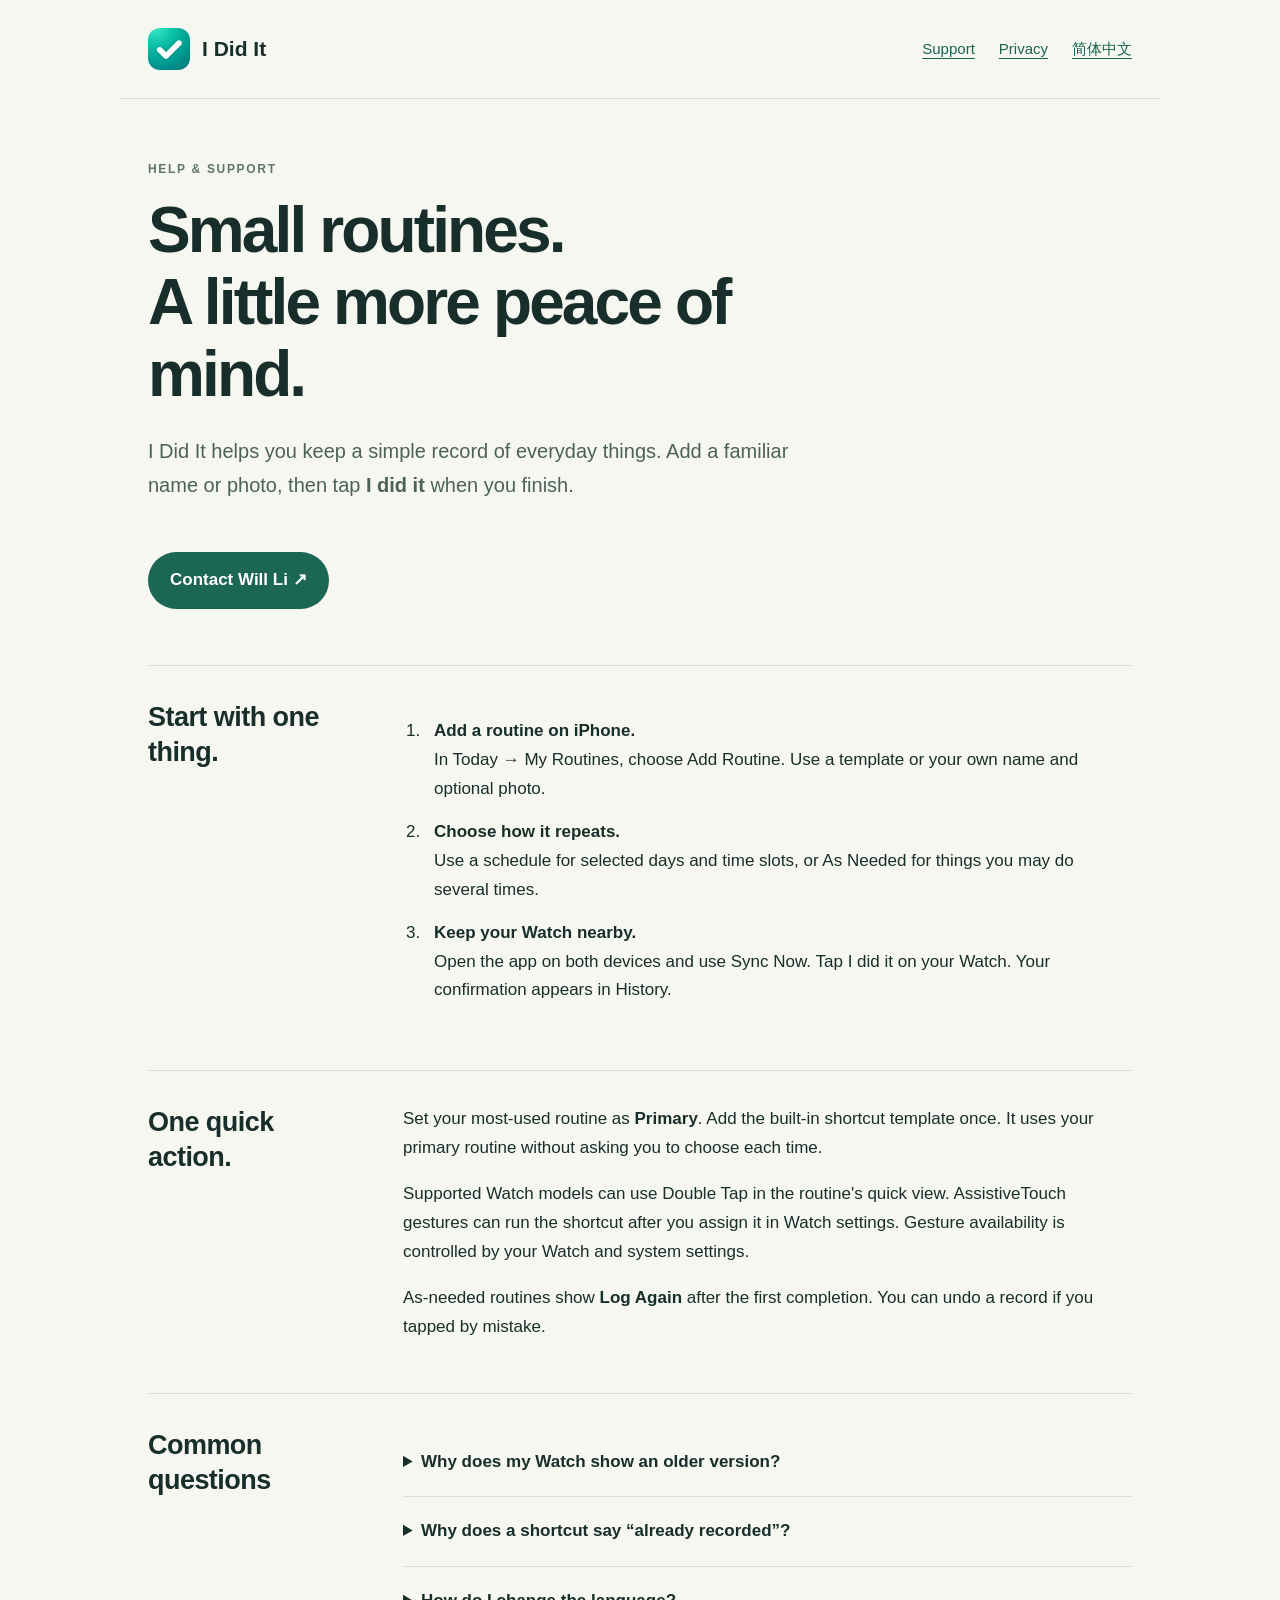
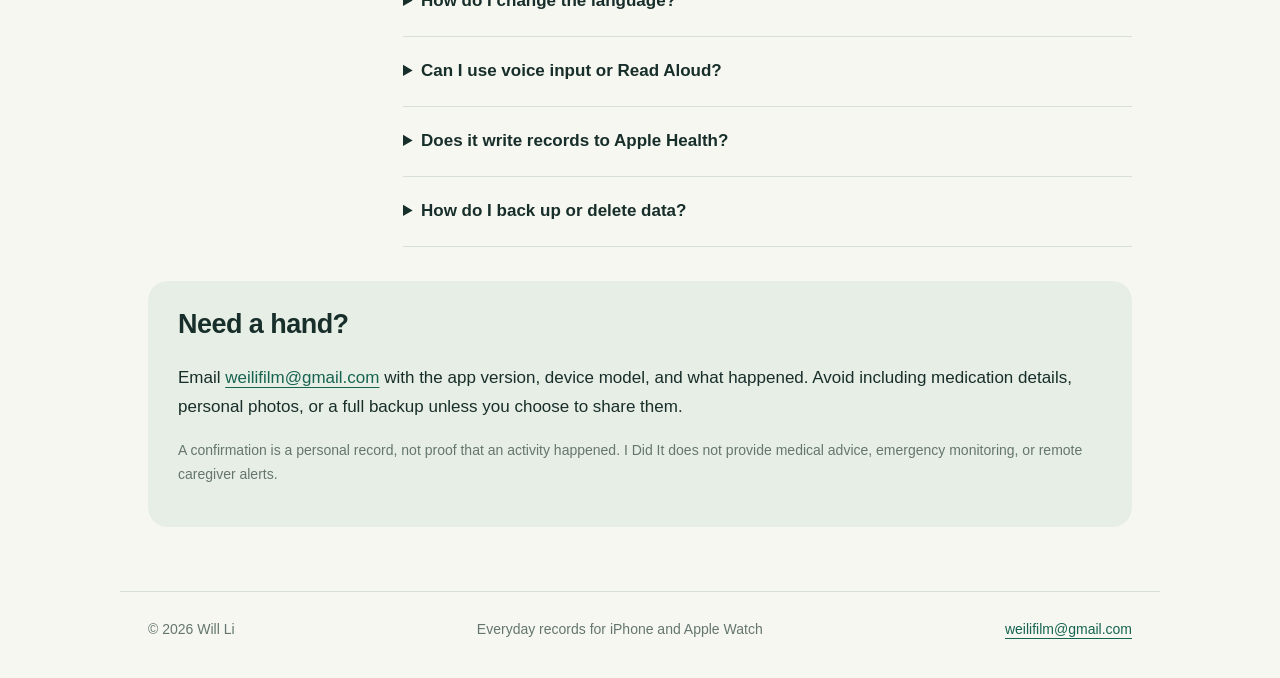
==== docs/index.html @ ad45c6df "Publish bilingual I Did It support and privacy pages" ====
<!doctype html><html lang="en"><head><meta charset="utf-8"><meta name="viewport" content="width=device-width,initial-scale=1"><meta name="description" content="Support — I Did It / 记好 by Will Li"><title>Support · I Did It</title><link rel="icon" href="icon.png"><link rel="stylesheet" href="style.css"></head><body><header><a class="brand" href="index.html"><img src="icon.png" alt="">I Did It</a><nav aria-label="Main navigation"><a href="index.html">Support</a><a href="privacy.html">Privacy</a><a href="zh/index.html" lang="zh-Hans">简体中文</a></nav></header><main><div class="eyebrow">Help & Support</div><h1>Small routines.<br>A little more peace of mind.</h1><p class="intro">I Did It helps you keep a simple record of everyday things. Add a familiar name or photo, then tap <strong>I did it</strong> when you finish.</p><a class="contact" href="mailto:weilifilm@gmail.com">Contact Will Li ↗</a><section class="rule"><h2>Start with one thing.</h2><ol class="steps"><li><strong>Add a routine on iPhone.</strong>In Today → My Routines, choose Add Routine. Use a template or your own name and optional photo.</li><li><strong>Choose how it repeats.</strong>Use a schedule for selected days and time slots, or As Needed for things you may do several times.</li><li><strong>Keep your Watch nearby.</strong>Open the app on both devices and use Sync Now. Tap I did it on your Watch. Your confirmation appears in History.</li></ol></section><section class="rule"><h2>One quick action.</h2><div><p>Set your most-used routine as <strong>Primary</strong>. Add the built-in shortcut template once. It uses your primary routine without asking you to choose each time.</p><p>Supported Watch models can use Double Tap in the routine's quick view. AssistiveTouch gestures can run the shortcut after you assign it in Watch settings. Gesture availability is controlled by your Watch and system settings.</p><p>As-needed routines show <strong>Log Again</strong> after the first completion. You can undo a record if you tapped by mistake.</p></div></section><section class="rule"><h2>Common questions</h2><div><details><summary>Why does my Watch show an older version?</summary><p>Open I Did It on your iPhone and keep both devices nearby and unlocked. Allow time for the Watch app to update. Check Settings & Sync → Device Status on the Watch. A normal Watch restart may help. Export a backup before uninstalling or resetting anything.</p></details><details><summary>Why does a shortcut say “already recorded”?</summary><p>Scheduled routines are recorded once for each selected time slot. As-needed shortcuts suppress repeats within two minutes. Check the named routine and slot in the message and History. Device Status also shows the last 10 local primary-shortcut results.</p></details><details><summary>How do I change the language?</summary><p>The app supports English and Simplified Chinese and follows the device's app-language preference. Changing language keeps your own routine names and saved records unchanged.</p></details><details><summary>Can I use voice input or Read Aloud?</summary><p>On iPhone, Voice Log can suggest a routine name or completion; you review before saving. On-device recognition availability depends on the device and language. Read Aloud uses an installed system voice. Check device volume and the connected audio output if speech is silent.</p></details><details><summary>Does it write records to Apple Health?</summary><p>No. On supported iOS versions, you may allow read-only access to medication names to fill a routine note. Completion records stay in this app and are not written to Health.</p></details><details><summary>How do I back up or delete data?</summary><p>Use Settings → Backup & Restore on iPhone to export a file. Backups are not encrypted by the app. Erase All Data removes app records and syncs that deletion to the paired Watch. Delete exported files separately if you no longer want them.</p></details></div></section><aside class="soft"><h2>Need a hand?</h2><p>Email <a href="mailto:weilifilm@gmail.com">weilifilm@gmail.com</a> with the app version, device model, and what happened. Avoid including medication details, personal photos, or a full backup unless you choose to share them.</p><p class="meta">A confirmation is a personal record, not proof that an activity happened. I Did It does not provide medical advice, emergency monitoring, or remote caregiver alerts.</p></aside></main><footer><span>© 2026 Will Li</span><span>Everyday records for iPhone and Apple Watch</span><a href="mailto:weilifilm@gmail.com">weilifilm@gmail.com</a></footer></body></html>
---- docs/style.css ----
*{box-sizing:border-box}html{scroll-behavior:smooth}body{margin:0;background:#f6f7f1;color:#182e2a;font:17px/1.7 -apple-system,BlinkMacSystemFont,"Segoe UI",sans-serif}a{color:#166451;text-underline-offset:4px}a:hover{color:#0a3e30}a:focus-visible,summary:focus-visible{outline:3px solid #d3a847;outline-offset:5px}header,main,footer{max-width:1040px;margin:auto;padding:0 28px}header{display:flex;align-items:center;justify-content:space-between;gap:24px;padding-top:28px;padding-bottom:28px;border-bottom:1px solid #d7dfd7}.brand{display:flex;align-items:center;gap:12px;font-size:21px;font-weight:700;text-decoration:none;color:inherit}.brand img{width:42px;height:42px;border-radius:12px}nav{display:flex;flex-wrap:wrap;gap:24px;font-size:15px}main{padding-top:60px;padding-bottom:64px}.eyebrow{text-transform:uppercase;letter-spacing:.14em;font-size:12px;font-weight:700;color:#61756c}h1{font-size:clamp(38px,6vw,64px);line-height:1.12;letter-spacing:-.045em;max-width:730px;margin:16px 0 24px}h2{font-size:27px;line-height:1.3;letter-spacing:-.02em;margin-top:0}h3{font-size:19px;margin-bottom:8px}.intro{font-size:20px;color:#4c6259;max-width:690px}.contact{margin:30px 0 56px;display:inline-flex;align-items:center;gap:12px;background:#1c6654;color:white;padding:14px 22px;border-radius:999px;text-decoration:none;font-weight:600}.contact:hover{background:#154d40;color:white}.rule{display:grid;grid-template-columns:210px 1fr;gap:45px;border-top:1px solid #d7dfd7;padding:34px 0}.rule p:first-child{margin-top:0}.steps{padding-left:22px}.steps li{padding:0 0 14px 9px}.steps strong{display:block}.soft{background:#e7eee5;padding:26px 30px;border-radius:20px}.meta{color:#64766e;font-size:14px}details{border-bottom:1px solid #d7dfd7;padding:20px 0}summary{font-weight:600;cursor:pointer}details p{color:#4c6259}.prose{max-width:760px}.prose section{margin-top:34px}.prose h2{font-size:24px;margin-bottom:12px}.prose ul{padding-left:23px}.prose li{padding-bottom:8px}footer{border-top:1px solid #d7dfd7;padding-top:26px;padding-bottom:36px;display:flex;flex-wrap:wrap;justify-content:space-between;gap:18px;font-size:14px;color:#64766e}@media(max-width:640px){header{align-items:flex-start;padding:20px}header nav{gap:8px 16px;justify-content:flex-end;font-size:14px}header .brand{font-size:18px;white-space:nowrap}.brand img{width:34px;height:34px}main{padding:36px 22px}.rule{grid-template-columns:1fr;gap:8px;padding:28px 0}.intro{font-size:18px}h1{font-size:43px}.contact{font-size:16px;margin:22px 0 38px}.soft{padding:22px}footer{padding:24px 22px}}
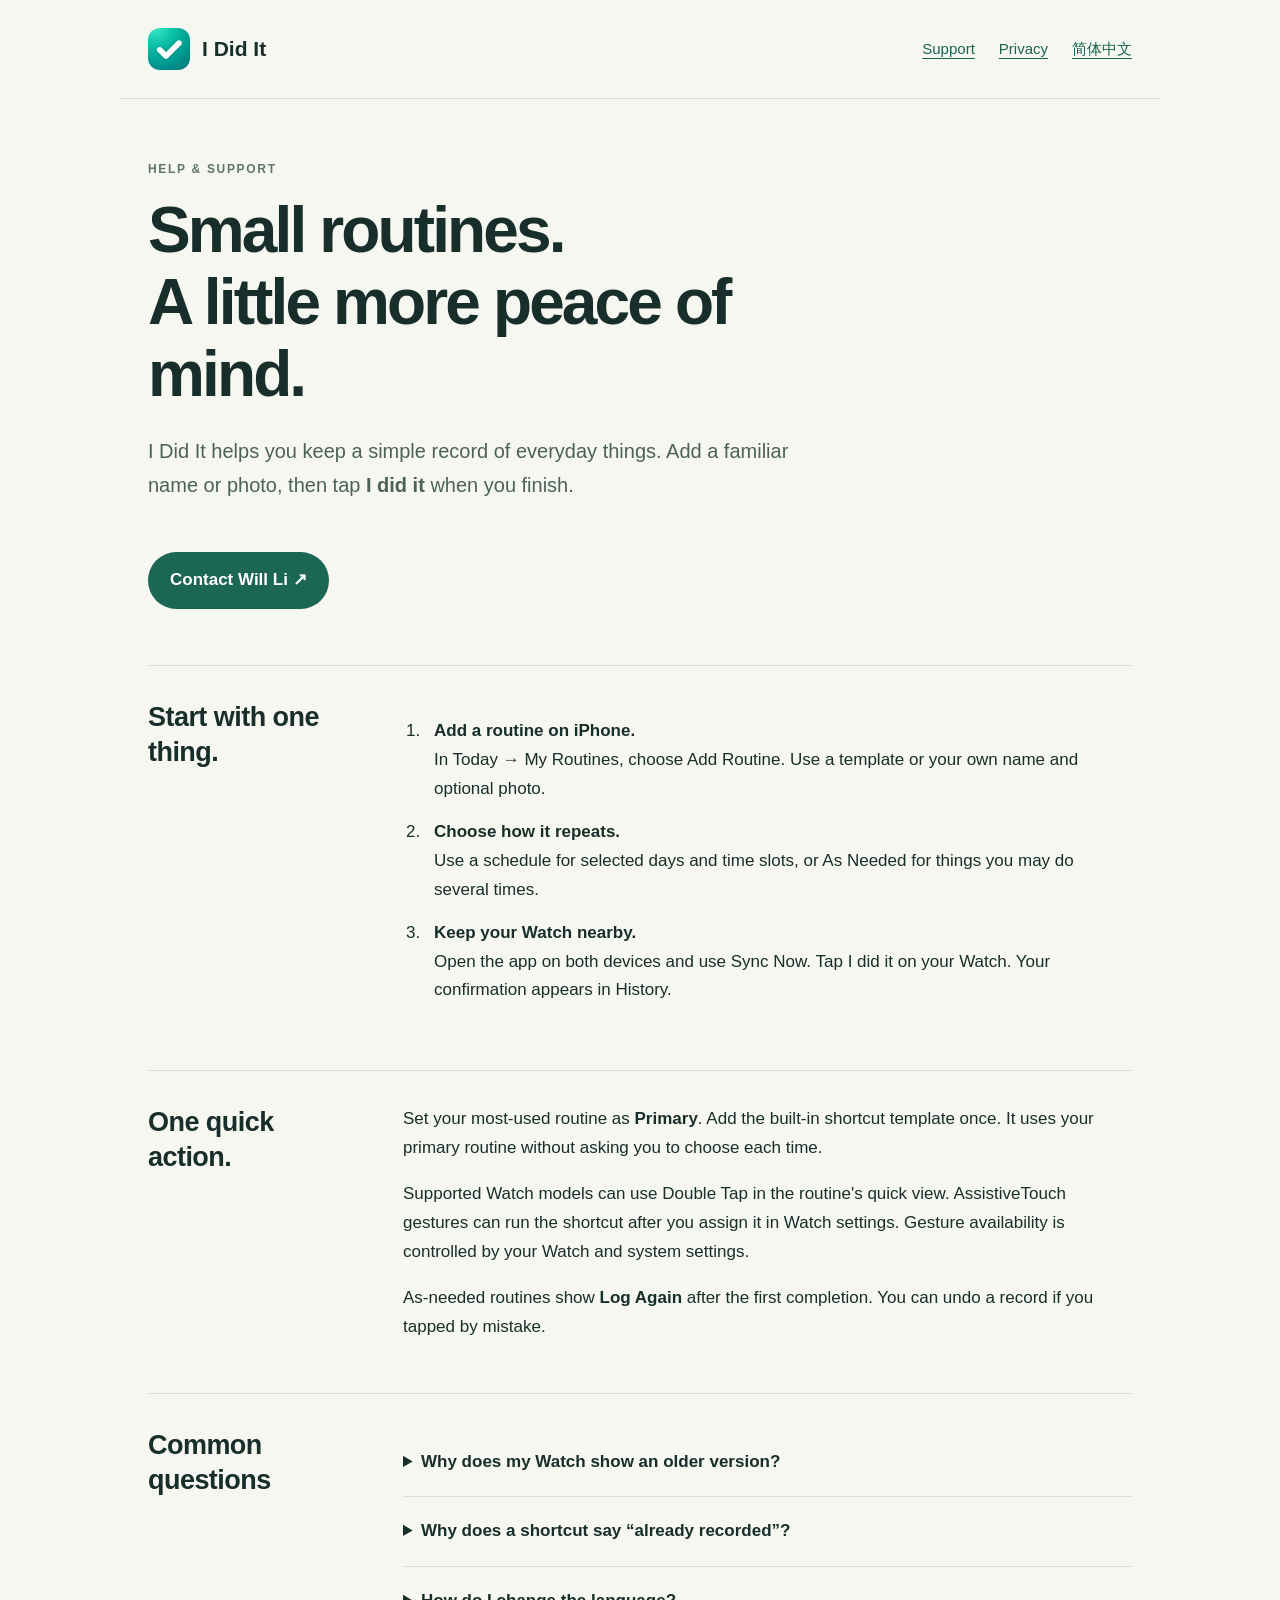
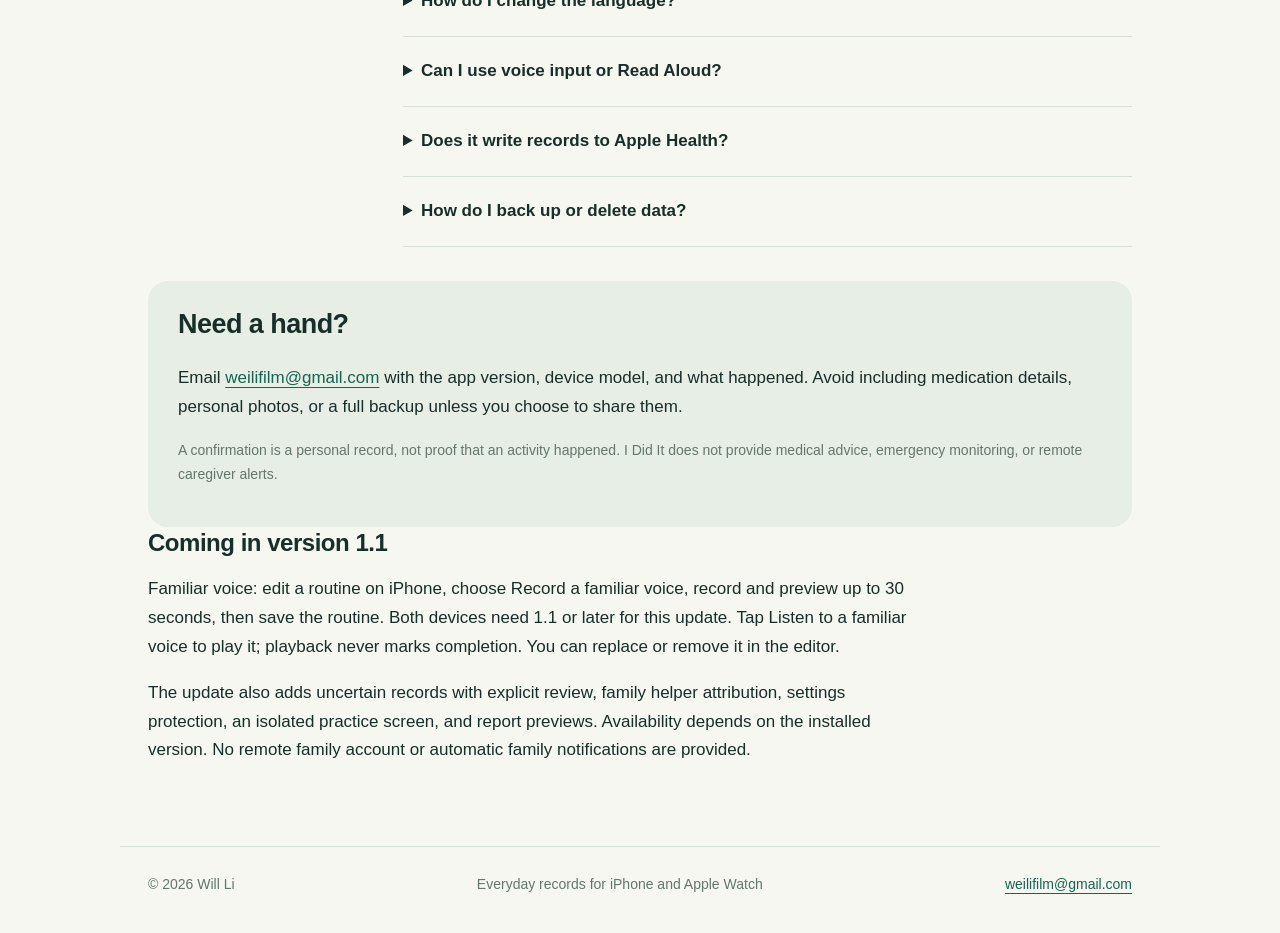
==== commit e9f0558e: "Document optional familiar voice clips and assisted logging privacy" ====
--- a/docs/index.html
+++ b/docs/index.html
@@ -1 +1 @@
-<!doctype html><html lang="en"><head><meta charset="utf-8"><meta name="viewport" content="width=device-width,initial-scale=1"><meta name="description" content="Support — I Did It / 记好 by Will Li"><title>Support · I Did It</title><link rel="icon" href="icon.png"><link rel="stylesheet" href="style.css"></head><body><header><a class="brand" href="index.html"><img src="icon.png" alt="">I Did It</a><nav aria-label="Main navigation"><a href="index.html">Support</a><a href="privacy.html">Privacy</a><a href="zh/index.html" lang="zh-Hans">简体中文</a></nav></header><main><div class="eyebrow">Help & Support</div><h1>Small routines.<br>A little more peace of mind.</h1><p class="intro">I Did It helps you keep a simple record of everyday things. Add a familiar name or photo, then tap <strong>I did it</strong> when you finish.</p><a class="contact" href="mailto:weilifilm@gmail.com">Contact Will Li ↗</a><section class="rule"><h2>Start with one thing.</h2><ol class="steps"><li><strong>Add a routine on iPhone.</strong>In Today → My Routines, choose Add Routine. Use a template or your own name and optional photo.</li><li><strong>Choose how it repeats.</strong>Use a schedule for selected days and time slots, or As Needed for things you may do several times.</li><li><strong>Keep your Watch nearby.</strong>Open the app on both devices and use Sync Now. Tap I did it on your Watch. Your confirmation appears in History.</li></ol></section><section class="rule"><h2>One quick action.</h2><div><p>Set your most-used routine as <strong>Primary</strong>. Add the built-in shortcut template once. It uses your primary routine without asking you to choose each time.</p><p>Supported Watch models can use Double Tap in the routine's quick view. AssistiveTouch gestures can run the shortcut after you assign it in Watch settings. Gesture availability is controlled by your Watch and system settings.</p><p>As-needed routines show <strong>Log Again</strong> after the first completion. You can undo a record if you tapped by mistake.</p></div></section><section class="rule"><h2>Common questions</h2><div><details><summary>Why does my Watch show an older version?</summary><p>Open I Did It on your iPhone and keep both devices nearby and unlocked. Allow time for the Watch app to update. Check Settings & Sync → Device Status on the Watch. A normal Watch restart may help. Export a backup before uninstalling or resetting anything.</p></details><details><summary>Why does a shortcut say “already recorded”?</summary><p>Scheduled routines are recorded once for each selected time slot. As-needed shortcuts suppress repeats within two minutes. Check the named routine and slot in the message and History. Device Status also shows the last 10 local primary-shortcut results.</p></details><details><summary>How do I change the language?</summary><p>The app supports English and Simplified Chinese and follows the device's app-language preference. Changing language keeps your own routine names and saved records unchanged.</p></details><details><summary>Can I use voice input or Read Aloud?</summary><p>On iPhone, Voice Log can suggest a routine name or completion; you review before saving. On-device recognition availability depends on the device and language. Read Aloud uses an installed system voice. Check device volume and the connected audio output if speech is silent.</p></details><details><summary>Does it write records to Apple Health?</summary><p>No. On supported iOS versions, you may allow read-only access to medication names to fill a routine note. Completion records stay in this app and are not written to Health.</p></details><details><summary>How do I back up or delete data?</summary><p>Use Settings → Backup & Restore on iPhone to export a file. Backups are not encrypted by the app. Erase All Data removes app records and syncs that deletion to the paired Watch. Delete exported files separately if you no longer want them.</p></details></div></section><aside class="soft"><h2>Need a hand?</h2><p>Email <a href="mailto:weilifilm@gmail.com">weilifilm@gmail.com</a> with the app version, device model, and what happened. Avoid including medication details, personal photos, or a full backup unless you choose to share them.</p><p class="meta">A confirmation is a personal record, not proof that an activity happened. I Did It does not provide medical advice, emergency monitoring, or remote caregiver alerts.</p></aside></main><footer><span>© 2026 Will Li</span><span>Everyday records for iPhone and Apple Watch</span><a href="mailto:weilifilm@gmail.com">weilifilm@gmail.com</a></footer></body></html>+<!doctype html><html lang="en"><head><meta charset="utf-8"><meta name="viewport" content="width=device-width,initial-scale=1"><meta name="description" content="Support — I Did It / 记好 by Will Li"><title>Support · I Did It</title><link rel="icon" href="icon.png"><link rel="stylesheet" href="style.css"></head><body><header><a class="brand" href="index.html"><img src="icon.png" alt="">I Did It</a><nav aria-label="Main navigation"><a href="index.html">Support</a><a href="privacy.html">Privacy</a><a href="zh/index.html" lang="zh-Hans">简体中文</a></nav></header><main><div class="eyebrow">Help & Support</div><h1>Small routines.<br>A little more peace of mind.</h1><p class="intro">I Did It helps you keep a simple record of everyday things. Add a familiar name or photo, then tap <strong>I did it</strong> when you finish.</p><a class="contact" href="mailto:weilifilm@gmail.com">Contact Will Li ↗</a><section class="rule"><h2>Start with one thing.</h2><ol class="steps"><li><strong>Add a routine on iPhone.</strong>In Today → My Routines, choose Add Routine. Use a template or your own name and optional photo.</li><li><strong>Choose how it repeats.</strong>Use a schedule for selected days and time slots, or As Needed for things you may do several times.</li><li><strong>Keep your Watch nearby.</strong>Open the app on both devices and use Sync Now. Tap I did it on your Watch. Your confirmation appears in History.</li></ol></section><section class="rule"><h2>One quick action.</h2><div><p>Set your most-used routine as <strong>Primary</strong>. Add the built-in shortcut template once. It uses your primary routine without asking you to choose each time.</p><p>Supported Watch models can use Double Tap in the routine's quick view. AssistiveTouch gestures can run the shortcut after you assign it in Watch settings. Gesture availability is controlled by your Watch and system settings.</p><p>As-needed routines show <strong>Log Again</strong> after the first completion. You can undo a record if you tapped by mistake.</p></div></section><section class="rule"><h2>Common questions</h2><div><details><summary>Why does my Watch show an older version?</summary><p>Open I Did It on your iPhone and keep both devices nearby and unlocked. Allow time for the Watch app to update. Check Settings & Sync → Device Status on the Watch. A normal Watch restart may help. Export a backup before uninstalling or resetting anything.</p></details><details><summary>Why does a shortcut say “already recorded”?</summary><p>Scheduled routines are recorded once for each selected time slot. As-needed shortcuts suppress repeats within two minutes. Check the named routine and slot in the message and History. Device Status also shows the last 10 local primary-shortcut results.</p></details><details><summary>How do I change the language?</summary><p>The app supports English and Simplified Chinese and follows the device's app-language preference. Changing language keeps your own routine names and saved records unchanged.</p></details><details><summary>Can I use voice input or Read Aloud?</summary><p>On iPhone, Voice Log can suggest a routine name or completion; you review before saving. On-device recognition availability depends on the device and language. Read Aloud uses an installed system voice. Check device volume and the connected audio output if speech is silent.</p></details><details><summary>Does it write records to Apple Health?</summary><p>No. On supported iOS versions, you may allow read-only access to medication names to fill a routine note. Completion records stay in this app and are not written to Health.</p></details><details><summary>How do I back up or delete data?</summary><p>Use Settings → Backup & Restore on iPhone to export a file. Backups are not encrypted by the app. Erase All Data removes app records and syncs that deletion to the paired Watch. Delete exported files separately if you no longer want them.</p></details></div></section><aside class="soft"><h2>Need a hand?</h2><p>Email <a href="mailto:weilifilm@gmail.com">weilifilm@gmail.com</a> with the app version, device model, and what happened. Avoid including medication details, personal photos, or a full backup unless you choose to share them.</p><p class="meta">A confirmation is a personal record, not proof that an activity happened. I Did It does not provide medical advice, emergency monitoring, or remote caregiver alerts.</p></aside><section class="prose"><h2>Coming in version 1.1</h2><p>Familiar voice: edit a routine on iPhone, choose Record a familiar voice, record and preview up to 30 seconds, then save the routine. Both devices need 1.1 or later for this update. Tap Listen to a familiar voice to play it; playback never marks completion. You can replace or remove it in the editor.</p><p>The update also adds uncertain records with explicit review, family helper attribution, settings protection, an isolated practice screen, and report previews. Availability depends on the installed version. No remote family account or automatic family notifications are provided.</p></section></main><footer><span>© 2026 Will Li</span><span>Everyday records for iPhone and Apple Watch</span><a href="mailto:weilifilm@gmail.com">weilifilm@gmail.com</a></footer></body></html>
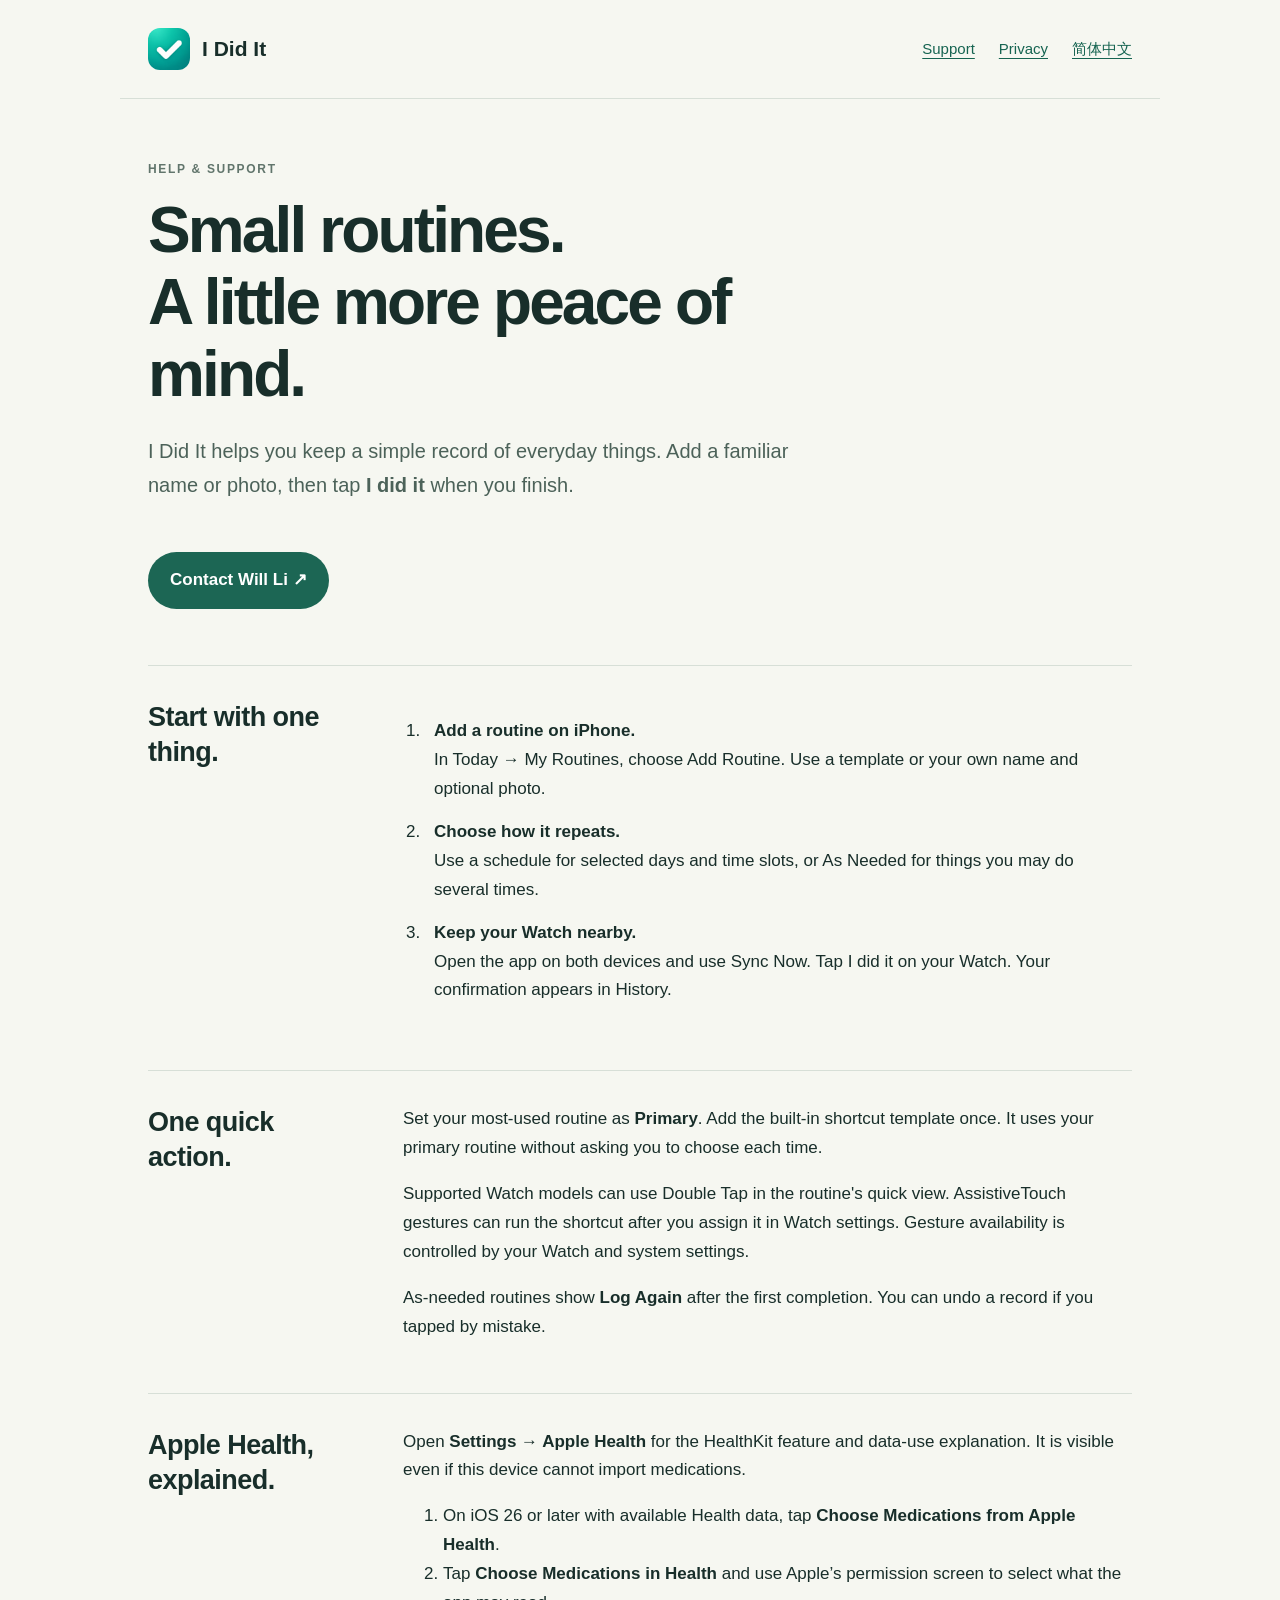
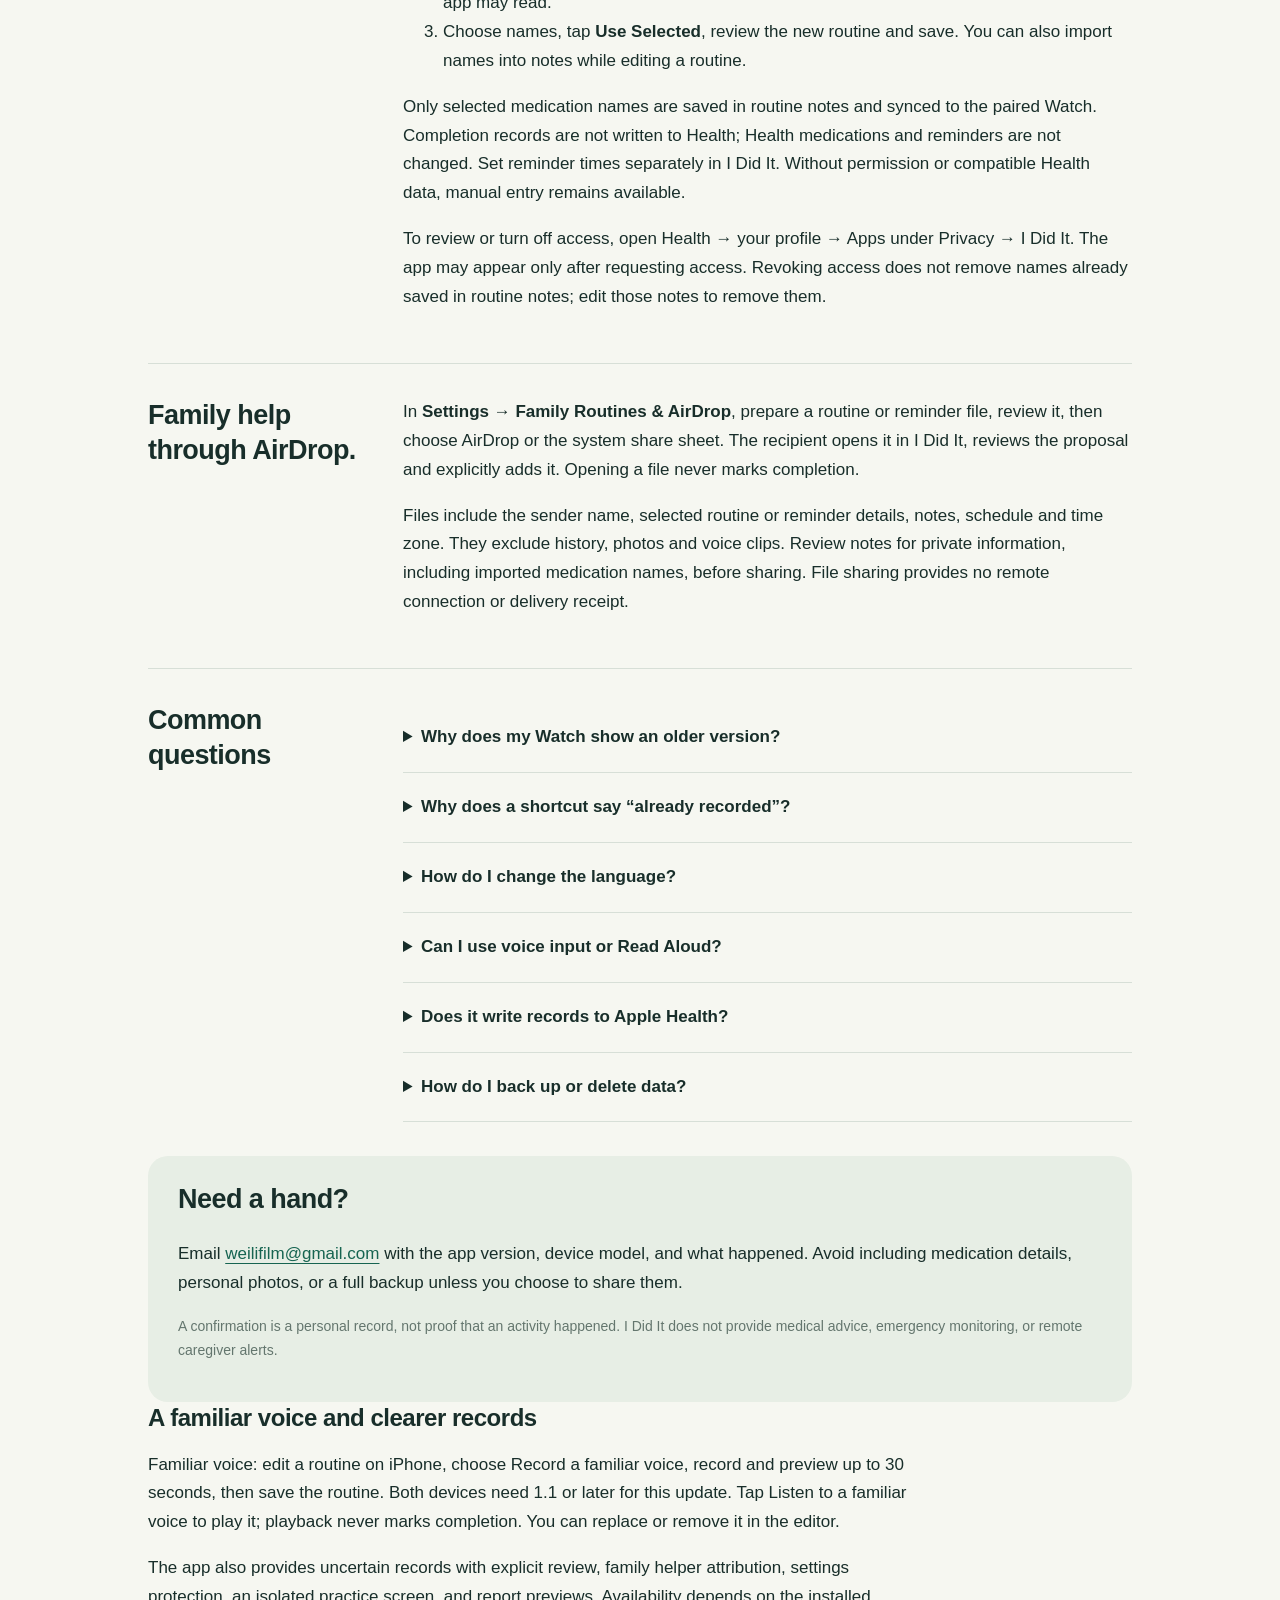
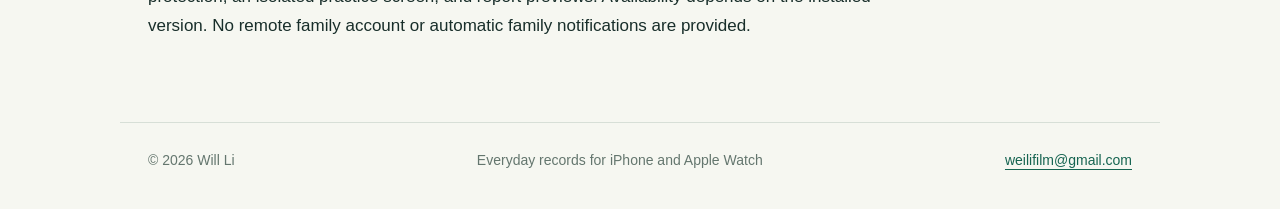
==== commit 977ec44e: "Explain HealthKit import and stable AirDrop sharing" ====
--- a/docs/index.html
+++ b/docs/index.html
@@ -1 +1 @@
-<!doctype html><html lang="en"><head><meta charset="utf-8"><meta name="viewport" content="width=device-width,initial-scale=1"><meta name="description" content="Support — I Did It / 记好 by Will Li"><title>Support · I Did It</title><link rel="icon" href="icon.png"><link rel="stylesheet" href="style.css"></head><body><header><a class="brand" href="index.html"><img src="icon.png" alt="">I Did It</a><nav aria-label="Main navigation"><a href="index.html">Support</a><a href="privacy.html">Privacy</a><a href="zh/index.html" lang="zh-Hans">简体中文</a></nav></header><main><div class="eyebrow">Help & Support</div><h1>Small routines.<br>A little more peace of mind.</h1><p class="intro">I Did It helps you keep a simple record of everyday things. Add a familiar name or photo, then tap <strong>I did it</strong> when you finish.</p><a class="contact" href="mailto:weilifilm@gmail.com">Contact Will Li ↗</a><section class="rule"><h2>Start with one thing.</h2><ol class="steps"><li><strong>Add a routine on iPhone.</strong>In Today → My Routines, choose Add Routine. Use a template or your own name and optional photo.</li><li><strong>Choose how it repeats.</strong>Use a schedule for selected days and time slots, or As Needed for things you may do several times.</li><li><strong>Keep your Watch nearby.</strong>Open the app on both devices and use Sync Now. Tap I did it on your Watch. Your confirmation appears in History.</li></ol></section><section class="rule"><h2>One quick action.</h2><div><p>Set your most-used routine as <strong>Primary</strong>. Add the built-in shortcut template once. It uses your primary routine without asking you to choose each time.</p><p>Supported Watch models can use Double Tap in the routine's quick view. AssistiveTouch gestures can run the shortcut after you assign it in Watch settings. Gesture availability is controlled by your Watch and system settings.</p><p>As-needed routines show <strong>Log Again</strong> after the first completion. You can undo a record if you tapped by mistake.</p></div></section><section class="rule"><h2>Common questions</h2><div><details><summary>Why does my Watch show an older version?</summary><p>Open I Did It on your iPhone and keep both devices nearby and unlocked. Allow time for the Watch app to update. Check Settings & Sync → Device Status on the Watch. A normal Watch restart may help. Export a backup before uninstalling or resetting anything.</p></details><details><summary>Why does a shortcut say “already recorded”?</summary><p>Scheduled routines are recorded once for each selected time slot. As-needed shortcuts suppress repeats within two minutes. Check the named routine and slot in the message and History. Device Status also shows the last 10 local primary-shortcut results.</p></details><details><summary>How do I change the language?</summary><p>The app supports English and Simplified Chinese and follows the device's app-language preference. Changing language keeps your own routine names and saved records unchanged.</p></details><details><summary>Can I use voice input or Read Aloud?</summary><p>On iPhone, Voice Log can suggest a routine name or completion; you review before saving. On-device recognition availability depends on the device and language. Read Aloud uses an installed system voice. Check device volume and the connected audio output if speech is silent.</p></details><details><summary>Does it write records to Apple Health?</summary><p>No. On supported iOS versions, you may allow read-only access to medication names to fill a routine note. Completion records stay in this app and are not written to Health.</p></details><details><summary>How do I back up or delete data?</summary><p>Use Settings → Backup & Restore on iPhone to export a file. Backups are not encrypted by the app. Erase All Data removes app records and syncs that deletion to the paired Watch. Delete exported files separately if you no longer want them.</p></details></div></section><aside class="soft"><h2>Need a hand?</h2><p>Email <a href="mailto:weilifilm@gmail.com">weilifilm@gmail.com</a> with the app version, device model, and what happened. Avoid including medication details, personal photos, or a full backup unless you choose to share them.</p><p class="meta">A confirmation is a personal record, not proof that an activity happened. I Did It does not provide medical advice, emergency monitoring, or remote caregiver alerts.</p></aside><section class="prose"><h2>Coming in version 1.1</h2><p>Familiar voice: edit a routine on iPhone, choose Record a familiar voice, record and preview up to 30 seconds, then save the routine. Both devices need 1.1 or later for this update. Tap Listen to a familiar voice to play it; playback never marks completion. You can replace or remove it in the editor.</p><p>The update also adds uncertain records with explicit review, family helper attribution, settings protection, an isolated practice screen, and report previews. Availability depends on the installed version. No remote family account or automatic family notifications are provided.</p></section></main><footer><span>© 2026 Will Li</span><span>Everyday records for iPhone and Apple Watch</span><a href="mailto:weilifilm@gmail.com">weilifilm@gmail.com</a></footer></body></html>+<!doctype html><html lang="en"><head><meta charset="utf-8"><meta name="viewport" content="width=device-width,initial-scale=1"><meta name="description" content="Support — I Did It / 记好 by Will Li"><title>Support · I Did It</title><link rel="icon" href="icon.png"><link rel="stylesheet" href="style.css"></head><body><header><a class="brand" href="index.html"><img src="icon.png" alt="">I Did It</a><nav aria-label="Main navigation"><a href="index.html">Support</a><a href="privacy.html">Privacy</a><a href="zh/index.html" lang="zh-Hans">简体中文</a></nav></header><main><div class="eyebrow">Help & Support</div><h1>Small routines.<br>A little more peace of mind.</h1><p class="intro">I Did It helps you keep a simple record of everyday things. Add a familiar name or photo, then tap <strong>I did it</strong> when you finish.</p><a class="contact" href="mailto:weilifilm@gmail.com">Contact Will Li ↗</a><section class="rule"><h2>Start with one thing.</h2><ol class="steps"><li><strong>Add a routine on iPhone.</strong>In Today → My Routines, choose Add Routine. Use a template or your own name and optional photo.</li><li><strong>Choose how it repeats.</strong>Use a schedule for selected days and time slots, or As Needed for things you may do several times.</li><li><strong>Keep your Watch nearby.</strong>Open the app on both devices and use Sync Now. Tap I did it on your Watch. Your confirmation appears in History.</li></ol></section><section class="rule"><h2>One quick action.</h2><div><p>Set your most-used routine as <strong>Primary</strong>. Add the built-in shortcut template once. It uses your primary routine without asking you to choose each time.</p><p>Supported Watch models can use Double Tap in the routine's quick view. AssistiveTouch gestures can run the shortcut after you assign it in Watch settings. Gesture availability is controlled by your Watch and system settings.</p><p>As-needed routines show <strong>Log Again</strong> after the first completion. You can undo a record if you tapped by mistake.</p></div></section><section class="rule"><h2>Apple Health, explained.</h2><div><p>Open <strong>Settings → Apple Health</strong> for the HealthKit feature and data-use explanation. It is visible even if this device cannot import medications.</p><ol><li>On iOS 26 or later with available Health data, tap <strong>Choose Medications from Apple Health</strong>.</li><li>Tap <strong>Choose Medications in Health</strong> and use Apple’s permission screen to select what the app may read.</li><li>Choose names, tap <strong>Use Selected</strong>, review the new routine and save. You can also import names into notes while editing a routine.</li></ol><p>Only selected medication names are saved in routine notes and synced to the paired Watch. Completion records are not written to Health; Health medications and reminders are not changed. Set reminder times separately in I Did It. Without permission or compatible Health data, manual entry remains available.</p><p>To review or turn off access, open Health → your profile → Apps under Privacy → I Did It. The app may appear only after requesting access. Revoking access does not remove names already saved in routine notes; edit those notes to remove them.</p></div></section><section class="rule"><h2>Family help through AirDrop.</h2><div><p>In <strong>Settings → Family Routines &amp; AirDrop</strong>, prepare a routine or reminder file, review it, then choose AirDrop or the system share sheet. The recipient opens it in I Did It, reviews the proposal and explicitly adds it. Opening a file never marks completion.</p><p>Files include the sender name, selected routine or reminder details, notes, schedule and time zone. They exclude history, photos and voice clips. Review notes for private information, including imported medication names, before sharing. File sharing provides no remote connection or delivery receipt.</p></div></section><section class="rule"><h2>Common questions</h2><div><details><summary>Why does my Watch show an older version?</summary><p>Open I Did It on your iPhone and keep both devices nearby and unlocked. Allow time for the Watch app to update. Check Settings & Sync → Device Status on the Watch. A normal Watch restart may help. Export a backup before uninstalling or resetting anything.</p></details><details><summary>Why does a shortcut say “already recorded”?</summary><p>Scheduled routines are recorded once for each selected time slot. As-needed shortcuts suppress repeats within two minutes. Check the named routine and slot in the message and History. Device Status also shows the last 10 local primary-shortcut results.</p></details><details><summary>How do I change the language?</summary><p>Choose English, Simplified Chinese or System in Settings → Language on each device. Changing language keeps your own routine names and saved records unchanged.</p></details><details><summary>Can I use voice input or Read Aloud?</summary><p>On iPhone, Voice Log can suggest a routine name or completion; you review before saving. On-device recognition availability depends on the device and language. Read Aloud uses an installed system voice. Check device volume and the connected audio output if speech is silent.</p></details><details><summary>Does it write records to Apple Health?</summary><p>No. On supported iOS versions, you may allow read-only access to medication names to fill a routine note. Completion records stay in this app and are not written to Health.</p></details><details><summary>How do I back up or delete data?</summary><p>Use Settings → Backup & Restore on iPhone to export a file. Backups are not encrypted by the app. Erase All Data removes app records and syncs that deletion to the paired Watch. Delete exported files separately if you no longer want them.</p></details></div></section><aside class="soft"><h2>Need a hand?</h2><p>Email <a href="mailto:weilifilm@gmail.com">weilifilm@gmail.com</a> with the app version, device model, and what happened. Avoid including medication details, personal photos, or a full backup unless you choose to share them.</p><p class="meta">A confirmation is a personal record, not proof that an activity happened. I Did It does not provide medical advice, emergency monitoring, or remote caregiver alerts.</p></aside><section class="prose"><h2>A familiar voice and clearer records</h2><p>Familiar voice: edit a routine on iPhone, choose Record a familiar voice, record and preview up to 30 seconds, then save the routine. Both devices need 1.1 or later for this update. Tap Listen to a familiar voice to play it; playback never marks completion. You can replace or remove it in the editor.</p><p>The app also provides uncertain records with explicit review, family helper attribution, settings protection, an isolated practice screen, and report previews. Availability depends on the installed version. No remote family account or automatic family notifications are provided.</p></section></main><footer><span>© 2026 Will Li</span><span>Everyday records for iPhone and Apple Watch</span><a href="mailto:weilifilm@gmail.com">weilifilm@gmail.com</a></footer></body></html>
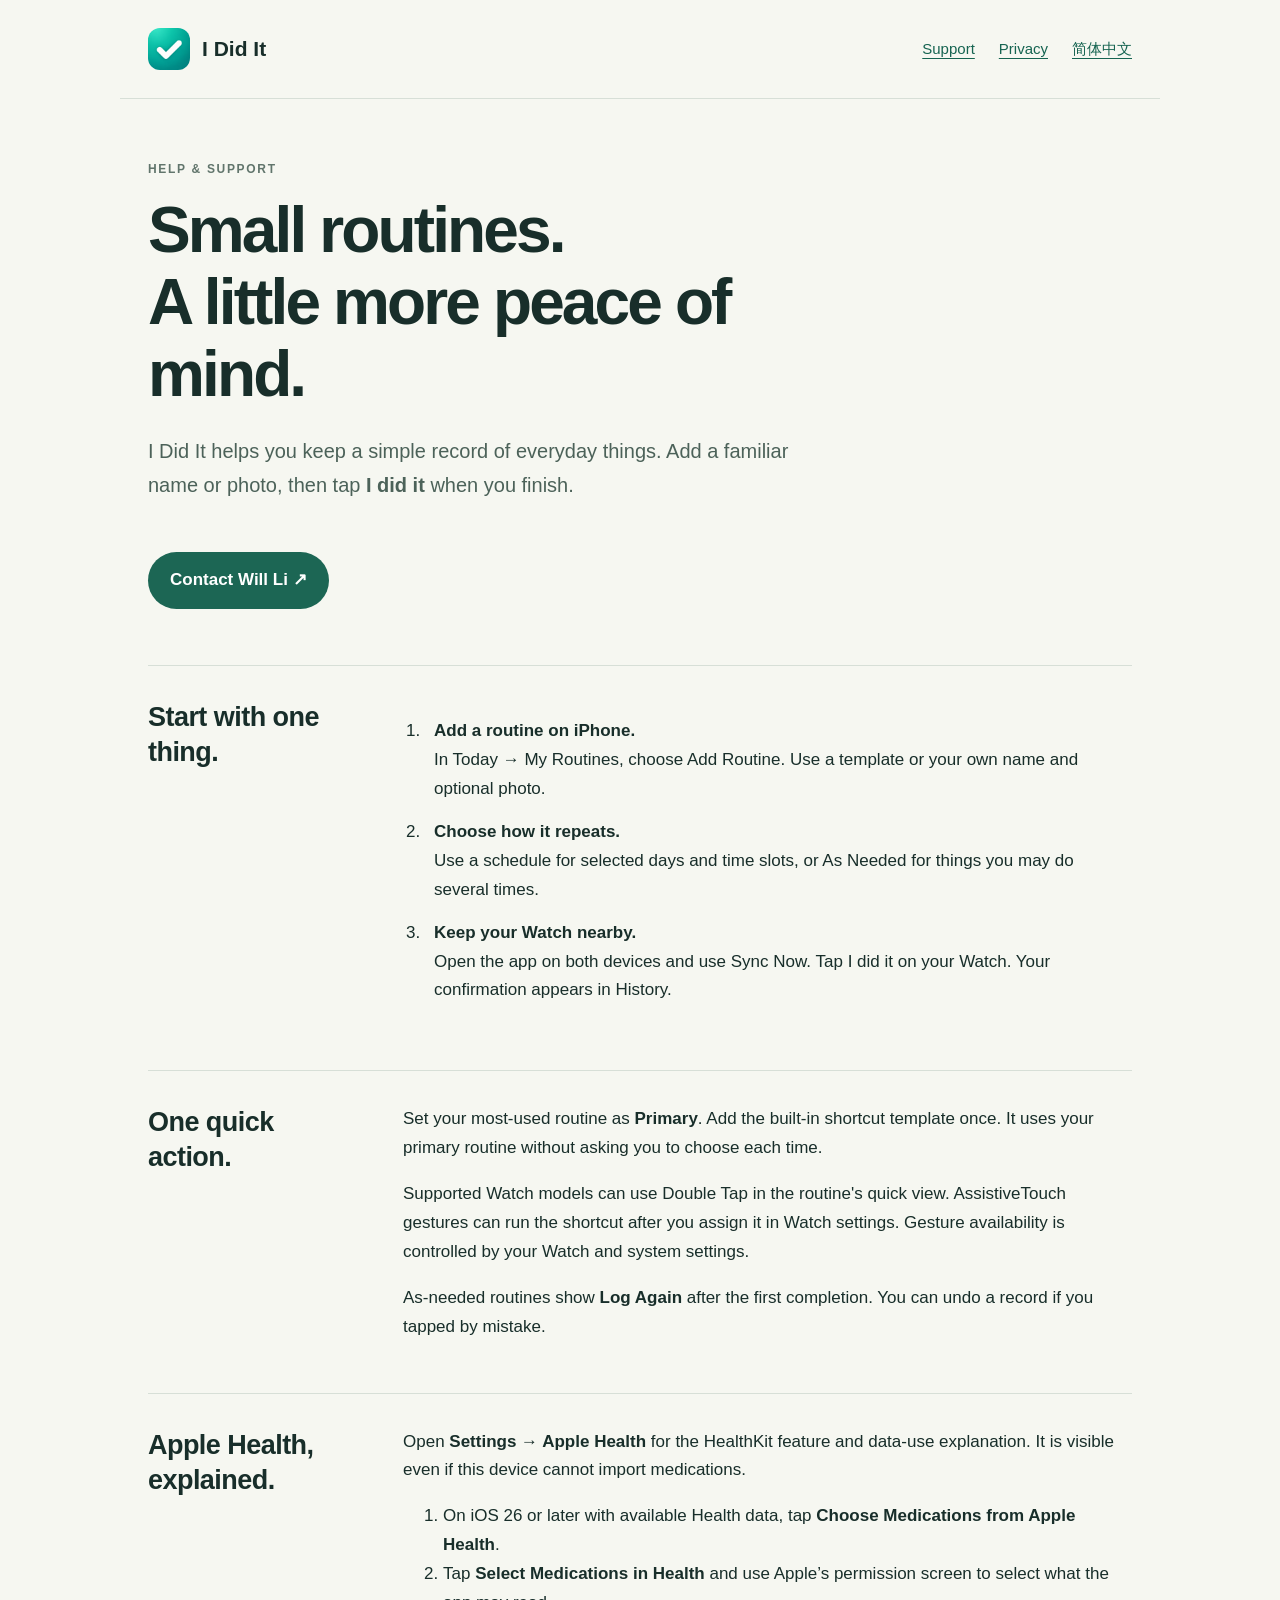
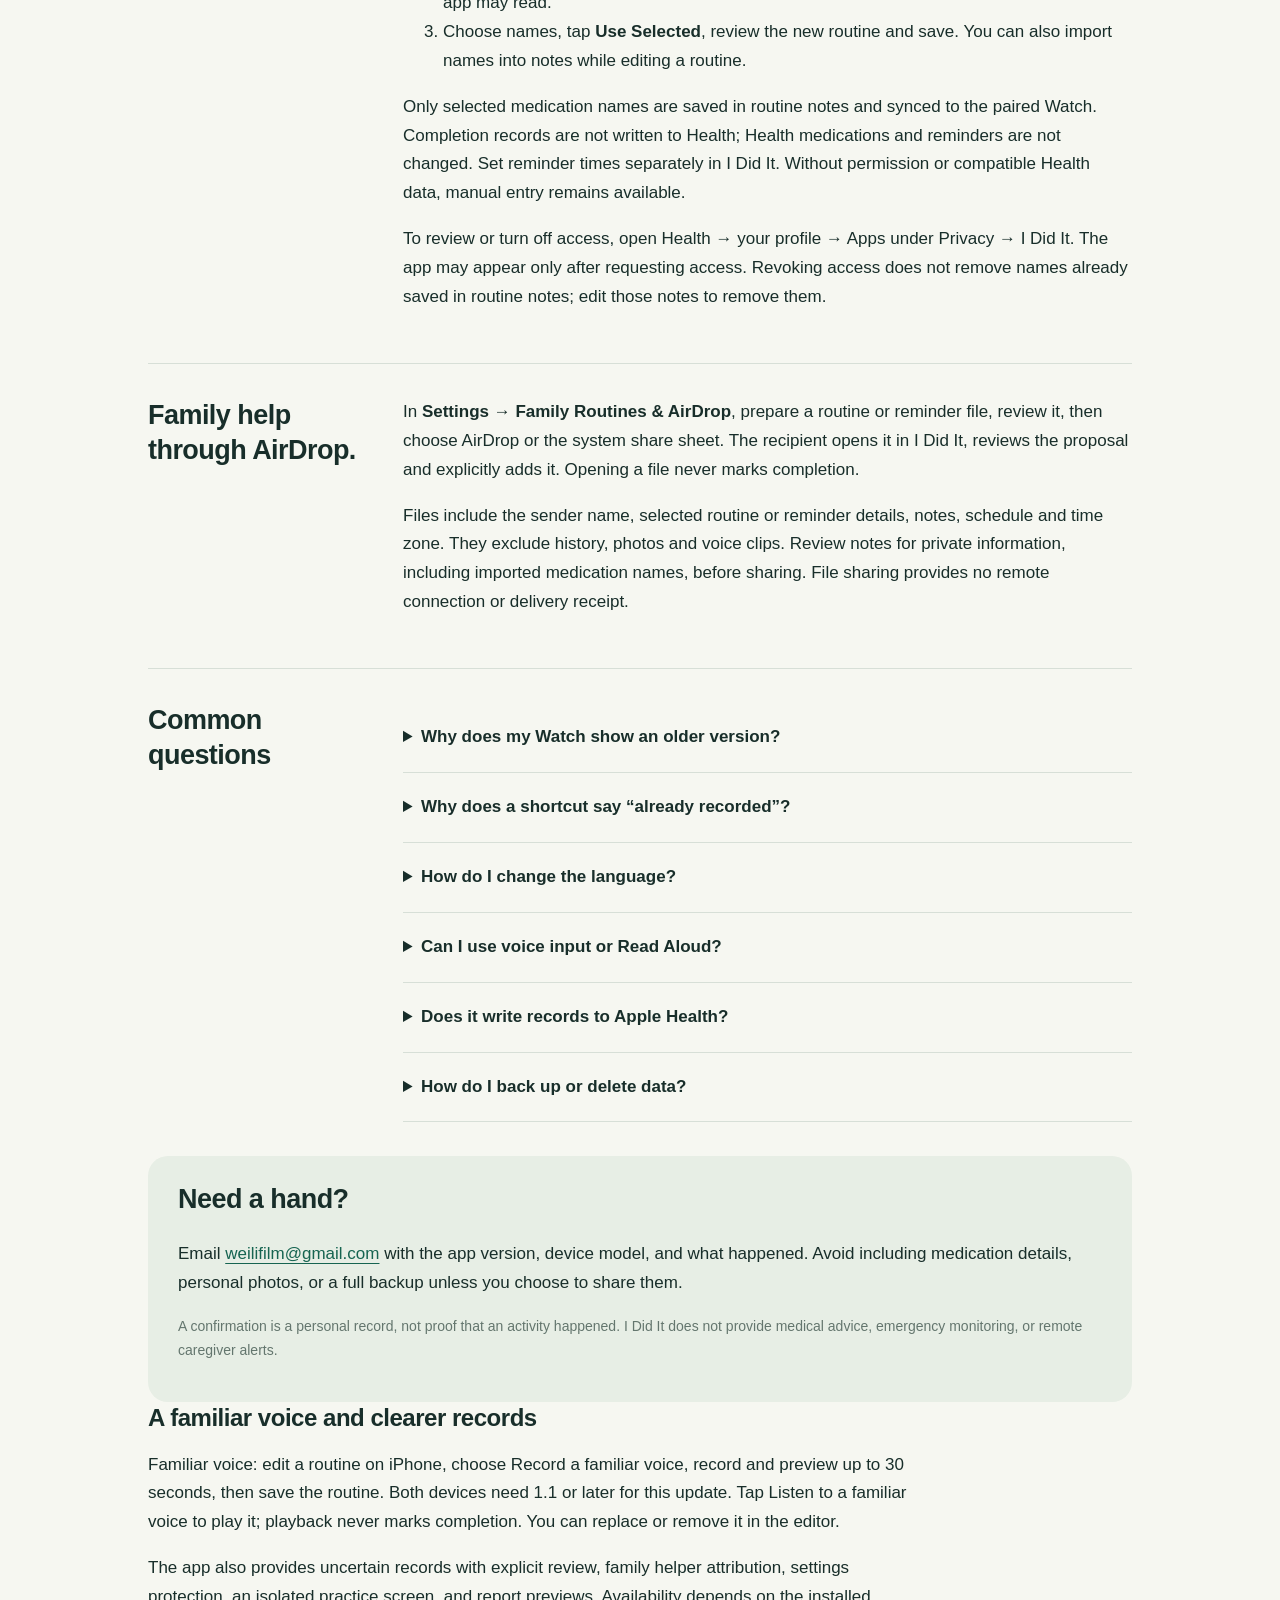
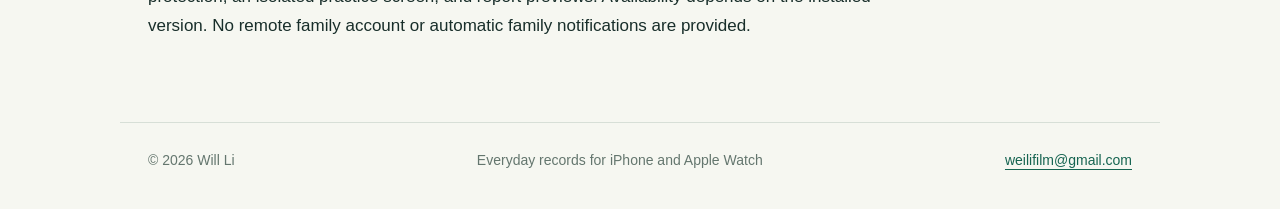
==== commit 5604e51c: "Match Health picker button wording" ====
--- a/docs/index.html
+++ b/docs/index.html
@@ -1 +1 @@
-<!doctype html><html lang="en"><head><meta charset="utf-8"><meta name="viewport" content="width=device-width,initial-scale=1"><meta name="description" content="Support — I Did It / 记好 by Will Li"><title>Support · I Did It</title><link rel="icon" href="icon.png"><link rel="stylesheet" href="style.css"></head><body><header><a class="brand" href="index.html"><img src="icon.png" alt="">I Did It</a><nav aria-label="Main navigation"><a href="index.html">Support</a><a href="privacy.html">Privacy</a><a href="zh/index.html" lang="zh-Hans">简体中文</a></nav></header><main><div class="eyebrow">Help & Support</div><h1>Small routines.<br>A little more peace of mind.</h1><p class="intro">I Did It helps you keep a simple record of everyday things. Add a familiar name or photo, then tap <strong>I did it</strong> when you finish.</p><a class="contact" href="mailto:weilifilm@gmail.com">Contact Will Li ↗</a><section class="rule"><h2>Start with one thing.</h2><ol class="steps"><li><strong>Add a routine on iPhone.</strong>In Today → My Routines, choose Add Routine. Use a template or your own name and optional photo.</li><li><strong>Choose how it repeats.</strong>Use a schedule for selected days and time slots, or As Needed for things you may do several times.</li><li><strong>Keep your Watch nearby.</strong>Open the app on both devices and use Sync Now. Tap I did it on your Watch. Your confirmation appears in History.</li></ol></section><section class="rule"><h2>One quick action.</h2><div><p>Set your most-used routine as <strong>Primary</strong>. Add the built-in shortcut template once. It uses your primary routine without asking you to choose each time.</p><p>Supported Watch models can use Double Tap in the routine's quick view. AssistiveTouch gestures can run the shortcut after you assign it in Watch settings. Gesture availability is controlled by your Watch and system settings.</p><p>As-needed routines show <strong>Log Again</strong> after the first completion. You can undo a record if you tapped by mistake.</p></div></section><section class="rule"><h2>Apple Health, explained.</h2><div><p>Open <strong>Settings → Apple Health</strong> for the HealthKit feature and data-use explanation. It is visible even if this device cannot import medications.</p><ol><li>On iOS 26 or later with available Health data, tap <strong>Choose Medications from Apple Health</strong>.</li><li>Tap <strong>Choose Medications in Health</strong> and use Apple’s permission screen to select what the app may read.</li><li>Choose names, tap <strong>Use Selected</strong>, review the new routine and save. You can also import names into notes while editing a routine.</li></ol><p>Only selected medication names are saved in routine notes and synced to the paired Watch. Completion records are not written to Health; Health medications and reminders are not changed. Set reminder times separately in I Did It. Without permission or compatible Health data, manual entry remains available.</p><p>To review or turn off access, open Health → your profile → Apps under Privacy → I Did It. The app may appear only after requesting access. Revoking access does not remove names already saved in routine notes; edit those notes to remove them.</p></div></section><section class="rule"><h2>Family help through AirDrop.</h2><div><p>In <strong>Settings → Family Routines &amp; AirDrop</strong>, prepare a routine or reminder file, review it, then choose AirDrop or the system share sheet. The recipient opens it in I Did It, reviews the proposal and explicitly adds it. Opening a file never marks completion.</p><p>Files include the sender name, selected routine or reminder details, notes, schedule and time zone. They exclude history, photos and voice clips. Review notes for private information, including imported medication names, before sharing. File sharing provides no remote connection or delivery receipt.</p></div></section><section class="rule"><h2>Common questions</h2><div><details><summary>Why does my Watch show an older version?</summary><p>Open I Did It on your iPhone and keep both devices nearby and unlocked. Allow time for the Watch app to update. Check Settings & Sync → Device Status on the Watch. A normal Watch restart may help. Export a backup before uninstalling or resetting anything.</p></details><details><summary>Why does a shortcut say “already recorded”?</summary><p>Scheduled routines are recorded once for each selected time slot. As-needed shortcuts suppress repeats within two minutes. Check the named routine and slot in the message and History. Device Status also shows the last 10 local primary-shortcut results.</p></details><details><summary>How do I change the language?</summary><p>Choose English, Simplified Chinese or System in Settings → Language on each device. Changing language keeps your own routine names and saved records unchanged.</p></details><details><summary>Can I use voice input or Read Aloud?</summary><p>On iPhone, Voice Log can suggest a routine name or completion; you review before saving. On-device recognition availability depends on the device and language. Read Aloud uses an installed system voice. Check device volume and the connected audio output if speech is silent.</p></details><details><summary>Does it write records to Apple Health?</summary><p>No. On supported iOS versions, you may allow read-only access to medication names to fill a routine note. Completion records stay in this app and are not written to Health.</p></details><details><summary>How do I back up or delete data?</summary><p>Use Settings → Backup & Restore on iPhone to export a file. Backups are not encrypted by the app. Erase All Data removes app records and syncs that deletion to the paired Watch. Delete exported files separately if you no longer want them.</p></details></div></section><aside class="soft"><h2>Need a hand?</h2><p>Email <a href="mailto:weilifilm@gmail.com">weilifilm@gmail.com</a> with the app version, device model, and what happened. Avoid including medication details, personal photos, or a full backup unless you choose to share them.</p><p class="meta">A confirmation is a personal record, not proof that an activity happened. I Did It does not provide medical advice, emergency monitoring, or remote caregiver alerts.</p></aside><section class="prose"><h2>A familiar voice and clearer records</h2><p>Familiar voice: edit a routine on iPhone, choose Record a familiar voice, record and preview up to 30 seconds, then save the routine. Both devices need 1.1 or later for this update. Tap Listen to a familiar voice to play it; playback never marks completion. You can replace or remove it in the editor.</p><p>The app also provides uncertain records with explicit review, family helper attribution, settings protection, an isolated practice screen, and report previews. Availability depends on the installed version. No remote family account or automatic family notifications are provided.</p></section></main><footer><span>© 2026 Will Li</span><span>Everyday records for iPhone and Apple Watch</span><a href="mailto:weilifilm@gmail.com">weilifilm@gmail.com</a></footer></body></html>+<!doctype html><html lang="en"><head><meta charset="utf-8"><meta name="viewport" content="width=device-width,initial-scale=1"><meta name="description" content="Support — I Did It / 记好 by Will Li"><title>Support · I Did It</title><link rel="icon" href="icon.png"><link rel="stylesheet" href="style.css"></head><body><header><a class="brand" href="index.html"><img src="icon.png" alt="">I Did It</a><nav aria-label="Main navigation"><a href="index.html">Support</a><a href="privacy.html">Privacy</a><a href="zh/index.html" lang="zh-Hans">简体中文</a></nav></header><main><div class="eyebrow">Help & Support</div><h1>Small routines.<br>A little more peace of mind.</h1><p class="intro">I Did It helps you keep a simple record of everyday things. Add a familiar name or photo, then tap <strong>I did it</strong> when you finish.</p><a class="contact" href="mailto:weilifilm@gmail.com">Contact Will Li ↗</a><section class="rule"><h2>Start with one thing.</h2><ol class="steps"><li><strong>Add a routine on iPhone.</strong>In Today → My Routines, choose Add Routine. Use a template or your own name and optional photo.</li><li><strong>Choose how it repeats.</strong>Use a schedule for selected days and time slots, or As Needed for things you may do several times.</li><li><strong>Keep your Watch nearby.</strong>Open the app on both devices and use Sync Now. Tap I did it on your Watch. Your confirmation appears in History.</li></ol></section><section class="rule"><h2>One quick action.</h2><div><p>Set your most-used routine as <strong>Primary</strong>. Add the built-in shortcut template once. It uses your primary routine without asking you to choose each time.</p><p>Supported Watch models can use Double Tap in the routine's quick view. AssistiveTouch gestures can run the shortcut after you assign it in Watch settings. Gesture availability is controlled by your Watch and system settings.</p><p>As-needed routines show <strong>Log Again</strong> after the first completion. You can undo a record if you tapped by mistake.</p></div></section><section class="rule"><h2>Apple Health, explained.</h2><div><p>Open <strong>Settings → Apple Health</strong> for the HealthKit feature and data-use explanation. It is visible even if this device cannot import medications.</p><ol><li>On iOS 26 or later with available Health data, tap <strong>Choose Medications from Apple Health</strong>.</li><li>Tap <strong>Select Medications in Health</strong> and use Apple’s permission screen to select what the app may read.</li><li>Choose names, tap <strong>Use Selected</strong>, review the new routine and save. You can also import names into notes while editing a routine.</li></ol><p>Only selected medication names are saved in routine notes and synced to the paired Watch. Completion records are not written to Health; Health medications and reminders are not changed. Set reminder times separately in I Did It. Without permission or compatible Health data, manual entry remains available.</p><p>To review or turn off access, open Health → your profile → Apps under Privacy → I Did It. The app may appear only after requesting access. Revoking access does not remove names already saved in routine notes; edit those notes to remove them.</p></div></section><section class="rule"><h2>Family help through AirDrop.</h2><div><p>In <strong>Settings → Family Routines &amp; AirDrop</strong>, prepare a routine or reminder file, review it, then choose AirDrop or the system share sheet. The recipient opens it in I Did It, reviews the proposal and explicitly adds it. Opening a file never marks completion.</p><p>Files include the sender name, selected routine or reminder details, notes, schedule and time zone. They exclude history, photos and voice clips. Review notes for private information, including imported medication names, before sharing. File sharing provides no remote connection or delivery receipt.</p></div></section><section class="rule"><h2>Common questions</h2><div><details><summary>Why does my Watch show an older version?</summary><p>Open I Did It on your iPhone and keep both devices nearby and unlocked. Allow time for the Watch app to update. Check Settings & Sync → Device Status on the Watch. A normal Watch restart may help. Export a backup before uninstalling or resetting anything.</p></details><details><summary>Why does a shortcut say “already recorded”?</summary><p>Scheduled routines are recorded once for each selected time slot. As-needed shortcuts suppress repeats within two minutes. Check the named routine and slot in the message and History. Device Status also shows the last 10 local primary-shortcut results.</p></details><details><summary>How do I change the language?</summary><p>Choose English, Simplified Chinese or System in Settings → Language on each device. Changing language keeps your own routine names and saved records unchanged.</p></details><details><summary>Can I use voice input or Read Aloud?</summary><p>On iPhone, Voice Log can suggest a routine name or completion; you review before saving. On-device recognition availability depends on the device and language. Read Aloud uses an installed system voice. Check device volume and the connected audio output if speech is silent.</p></details><details><summary>Does it write records to Apple Health?</summary><p>No. On supported iOS versions, you may allow read-only access to medication names to fill a routine note. Completion records stay in this app and are not written to Health.</p></details><details><summary>How do I back up or delete data?</summary><p>Use Settings → Backup & Restore on iPhone to export a file. Backups are not encrypted by the app. Erase All Data removes app records and syncs that deletion to the paired Watch. Delete exported files separately if you no longer want them.</p></details></div></section><aside class="soft"><h2>Need a hand?</h2><p>Email <a href="mailto:weilifilm@gmail.com">weilifilm@gmail.com</a> with the app version, device model, and what happened. Avoid including medication details, personal photos, or a full backup unless you choose to share them.</p><p class="meta">A confirmation is a personal record, not proof that an activity happened. I Did It does not provide medical advice, emergency monitoring, or remote caregiver alerts.</p></aside><section class="prose"><h2>A familiar voice and clearer records</h2><p>Familiar voice: edit a routine on iPhone, choose Record a familiar voice, record and preview up to 30 seconds, then save the routine. Both devices need 1.1 or later for this update. Tap Listen to a familiar voice to play it; playback never marks completion. You can replace or remove it in the editor.</p><p>The app also provides uncertain records with explicit review, family helper attribution, settings protection, an isolated practice screen, and report previews. Availability depends on the installed version. No remote family account or automatic family notifications are provided.</p></section></main><footer><span>© 2026 Will Li</span><span>Everyday records for iPhone and Apple Watch</span><a href="mailto:weilifilm@gmail.com">weilifilm@gmail.com</a></footer></body></html>
